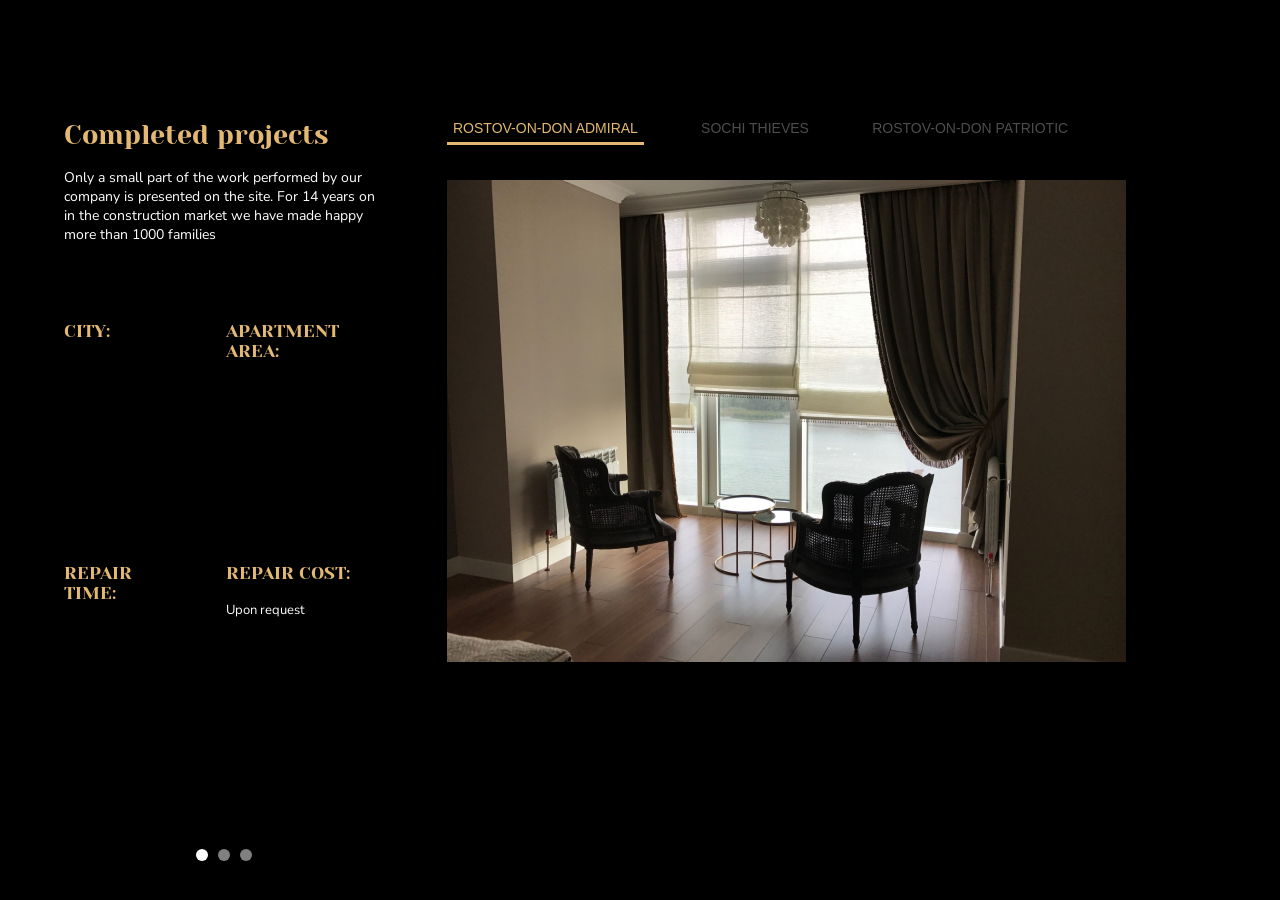
==== index.html @ f77fec30 "перенесла старые данные, подогнала под исправленную версию" ====
<!DOCTYPE html>
<html lang="en">
  <head>
    <meta charset="UTF-8" />
    <meta name="viewport" content="width=device-width, initial-scale=1.0" />
    <title>Slider</title>
    <link rel="stylesheet" href="style.css" />
  </head>
  <body>
    <div class="main">
      <div class="main__text">
        <div class="main__text_title">
          <h1>Completed projects</h1>
          <p>
            Only a small part of the work performed by our company is presented
            on the site. For 14 years on in the construction market we have made
            happy more than 1000 families
          </p>
        </div>
        <div class="main__text_specifications">
          <div class="main__text_specifications city">
            <h3>CITY:</h3>
            <!-- <p class="rostov-admiral">Rostov-on-Don</p>
          <p class="rostov-admiral">LCD admiral</p>
          <p class="sochi" style="display: none">Sochi</p>
          <p class="sochi" style="display: none">Thieves</p>
          <p class="rostov-patriotic" style="display: none">Rostov-on-Don</p>
          <p class="rostov-patriotic" style="display: none">Patriotic</p> -->
          </div>
          <div class="main__text_specifications apartment">
            <h3>APARTMENT AREA:</h3>
            <!-- <p class="rostov-admiral">81 m<sup>2</sup></p>
          <p class="sochi" style="display: none">105 m<sup>2</sup></p>
          <p class="rostov-patriotic" style="display: none">93 m<sup>2</sup></p> -->
          </div>
          <div class="main__text_specifications repair-time">
            <h3>REPAIR TIME:</h3>
            <!-- <p class="rostov-admiral">3.5 months</p>
          <p class="sochi" style="display: none">3 months</p>
          <p class="rostov-patriotic" style="display: none">4 months</p> -->
          </div>
          <div>
            <h3>REPAIR COST:</h3>
            <p>Upon request</p>
          </div>
        </div>

        <div></div>
      </div>
      <div class="main__images">
        <div class="main__images_links">
          <ul>
            <li>
              <button class="main__images_link active" id="link-1">
                ROSTOV-ON-DON ADMIRAL
              </button>
            </li>
            <li><button class="main__images_link" id="link-2">SOCHI THIEVES</button></li>
            <li>
              <button class="main__images_link" id="link-3">ROSTOV-ON-DON PATRIOTIC</button>
            </li>
          </ul>
        </div>

        <!-- <div class="images">
        <img id="image" src="images/Rostov-on-don admiral.jpg" alt="Фото квартиры в Ростове-на-Дону, Адмирал">
    </div> -->

        <div class="main__images_slider">
          <div class="slider__image">
            <div class="slider__arrows">
              <div class="slider__arrow left">&#9668;</div>
              <div class="slider__arrow right">&#9658;</div>
            </div>
          </div>
        </div>
      </div>
    </div>

    <script src="script-2.js"></script>
  </body>
</html>
---- style.css ----
@import url("https://fonts.googleapis.com/css2?family=Nunito+Sans:ital,opsz,wght@0,6..12,200..1000;1,6..12,200..1000&family=Yeseva+One&display=swap");

html {
  max-width: 1440px;
  margin: 0 auto;
  /* box-sizing: content-box; */
  /* background-image: ; */
}

h1,
h3 {
  font-family: "Yeseva One";
  color: #e3b873;
  font-weight: 400;
}

h1 {
  font-size: 27px;
  margin-top: 0;
}

h3 {
  font-size: 18px;
}

body {
  /* box-sizing: border-box; */
  font-family: "Nunito Sans";
  font-size: 14px;
  background-color: black;
  color: white;
  max-width: 90vw;
  max-height: 80vh;
  margin: 5vh auto 0;
}

.main {
  display: grid;
  grid-template-columns: 25vw auto;
  grid-template-rows: 4vh auto auto;
  row-gap: 3vw;
  column-gap: 7vh;
}

.main__text {
  grid-column: 1;
  grid-row: 2;
  display: flex;
  flex-direction: column;
  justify-content: flex-start;
  gap: 5vh;
}

.main__text_title {
}

.main__text_specifications {
  display: grid;
  grid-template-columns: 1fr 1fr;
  grid-template-rows: 1fr 1fr;
  gap: inherit;
}

.main__text_specifications p {
  font-size: 13px;
  margin: 0;
  padding: 0;
}

.main__images {
  grid-column: 2;
  grid-row: 2 / 4;
  align-self: start;
  display: flex;
  flex-direction: column;
  gap: 35px;
}

.main__images_links {
  grid-column: 2;
  grid-row: 1;
}
.main__images_links ul {
  display: inline-flex;
  list-style: none;
  padding: 0;
  gap: 4vw;
  margin: 0;
}

.main__images_link.active {
  color: #e3b873;
  border-bottom: 3px #e3b873 solid;
}

.main__images_link {
  color: rgba(255, 255, 255, 0.3);
  border: none;
  background: none;
  font-size: 14px;
  cursor: pointer;
  padding-bottom: 6px;
}

.main__images_slider {
  grid-area: slider;
  margin: 0;
  padding: 0;
  display: flex;
  align-items: center;
  flex-direction: column;
  position: relative;
  width: 100%;
  height: 53vw;
  max-height: 731px;
}

.slider__image {
  margin: 0;
  padding: 0;
  width: 100%;
  height: 100%;
}

.slider__image .image {
  position: absolute;
  width: 100%;
  height: 100%;
  background-repeat: no-repeat;
  /* max-height: 702px; */
  object-fit: cover;
  /* background-size: cover; */
  left: 0;
  top: 0;
  opacity: 0;
  transition: opacity 800ms ease;
}

.slider__image .image.active {
  opacity: 1;
}

.slider__points {
  display: flex;
  justify-content: center;
  gap: 10px;
  margin-top: 17px;
}

.slider__points_item {
  position: relative;
  display: flex;
  width: 12px;
  height: 12px;
  background-color: gray;
  border-radius: 50%;
  cursor: pointer;
  z-index: 2;

}

.slider__points_item.active {
  background-color: white;
}

.slider__arrows {
  position: absolute;
  top: 0;
  left: 0;
  width: 100%;
  height: 100%;
  color: #fff;
}

.slider__arrow {
  position: absolute;
  width: 5%;
  height: 100%;
  font-size: 20px;
  text-align: center;
  cursor: pointer;
  opacity: 0;
  background: rgba(gray, 0.2);
  transition: opacity 0.4s ease;
  display: flex;
  align-items: center;
  justify-content: center;
  &:hover {
    opacity: 1;
  }
  &.left {
    left: 0;
  }
  &.right {
    right: 0;
  }
}

/* @media screen and (orientation: portrait) {
  body {
    display: grid;
    margin: 1vh 5vw;
    grid-template-columns: 90vw;
    grid-template-rows: auto auto auto;
  }

  .links {
    grid-row: 1;
    grid-column: 1;
  }

  .images {
    grid-row: 2;
    grid-column: 1;
  }

  .main {
    grid-row: 4;
    grid-column: 1;
    gap: 10px;
  }

  .arrows {
    display: flex;
    justify-content: center;
  }
}*/

/*@media (max-width: 479px) {
  body {
    gap: 20px;
  }

  h1 {
    font-size: 24px;
  }

  h3 {
    font-size: 14px;
  }

  .main p,
  .link {
    font-size: 12px;
  }
}*/

/*@media screen and (orientation: landscape) and (max-width: 1025px) {
  body {
    grid-template-rows: 3em 1fr;
    row-gap: 1vh;
  }

  .arrows {
    grid-column: 1;
    grid-row: 2;
  }

  .images {
    grid-row: 2;
  }

  .main {
    grid-row: 2;
    row-gap: 1vh;
  }

  h1 {
    font-size: 24px;
  }

  h3 {
    font-size: 14px;
  }

  .main p,
  .link {
    font-size: 12px;
  }
}*/
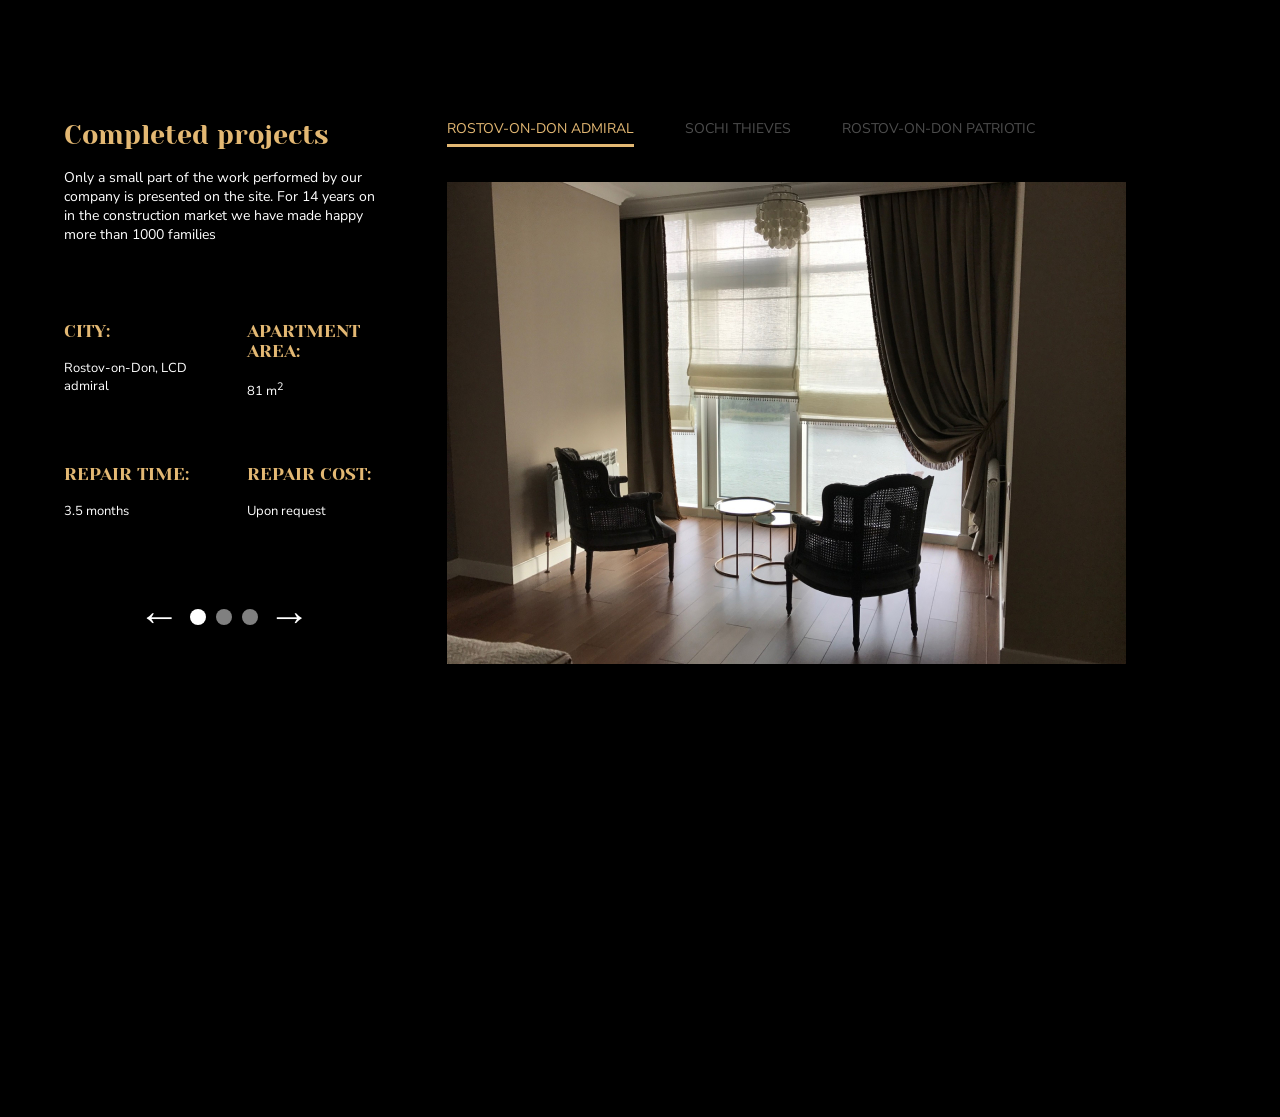
==== commit 0ada9930: "исправила файл js, удалила лишние файлы" ====
--- a/index.html
+++ b/index.html
@@ -18,65 +18,35 @@
           </p>
         </div>
         <div class="main__text_specifications">
-          <div class="main__text_specifications city">
+          <div class="text__specifications city">
             <h3>CITY:</h3>
-            <!-- <p class="rostov-admiral">Rostov-on-Don</p>
-          <p class="rostov-admiral">LCD admiral</p>
-          <p class="sochi" style="display: none">Sochi</p>
-          <p class="sochi" style="display: none">Thieves</p>
-          <p class="rostov-patriotic" style="display: none">Rostov-on-Don</p>
-          <p class="rostov-patriotic" style="display: none">Patriotic</p> -->
           </div>
-          <div class="main__text_specifications apartment">
+          <div class="text__specifications area">
             <h3>APARTMENT AREA:</h3>
-            <!-- <p class="rostov-admiral">81 m<sup>2</sup></p>
-          <p class="sochi" style="display: none">105 m<sup>2</sup></p>
-          <p class="rostov-patriotic" style="display: none">93 m<sup>2</sup></p> -->
           </div>
-          <div class="main__text_specifications repair-time">
+          <div class="text__specifications time">
             <h3>REPAIR TIME:</h3>
-            <!-- <p class="rostov-admiral">3.5 months</p>
-          <p class="sochi" style="display: none">3 months</p>
-          <p class="rostov-patriotic" style="display: none">4 months</p> -->
           </div>
           <div>
             <h3>REPAIR COST:</h3>
             <p>Upon request</p>
           </div>
         </div>
-
-        <div></div>
+        <div class="slider__navigation">
+              <div class="slider__arrow left">&#8592;</div>
+              <div class="slider__points"></div>
+              <div class="slider__arrow right">&#8594;</div>
+            </div>
       </div>
       <div class="main__images">
-        <div class="main__images_links">
-          <ul>
-            <li>
-              <button class="main__images_link active" id="link-1">
-                ROSTOV-ON-DON ADMIRAL
-              </button>
-            </li>
-            <li><button class="main__images_link" id="link-2">SOCHI THIEVES</button></li>
-            <li>
-              <button class="main__images_link" id="link-3">ROSTOV-ON-DON PATRIOTIC</button>
-            </li>
-          </ul>
-        </div>
+        <ul class="main__images_links"></ul>
+        <div class="main__images_slider">
+           <div class="slider__image"></div>
 
-        <!-- <div class="images">
-        <img id="image" src="images/Rostov-on-don admiral.jpg" alt="Фото квартиры в Ростове-на-Дону, Адмирал">
-    </div> -->
-
-        <div class="main__images_slider">
-          <div class="slider__image">
-            <div class="slider__arrows">
-              <div class="slider__arrow left">&#9668;</div>
-              <div class="slider__arrow right">&#9658;</div>
-            </div>
-          </div>
         </div>
       </div>
     </div>
 
-    <script src="script-2.js"></script>
+    <script src="script.js"></script>
   </body>
 </html>
--- a/style.css
+++ b/style.css
@@ -3,8 +3,6 @@
 html {
   max-width: 1440px;
   margin: 0 auto;
-  /* box-sizing: content-box; */
-  /* background-image: ; */
 }
 
 h1,
@@ -24,7 +22,6 @@
 }
 
 body {
-  /* box-sizing: border-box; */
   font-family: "Nunito Sans";
   font-size: 14px;
   background-color: black;
@@ -51,9 +48,6 @@
   gap: 5vh;
 }
 
-.main__text_title {
-}
-
 .main__text_specifications {
   display: grid;
   grid-template-columns: 1fr 1fr;
@@ -61,6 +55,11 @@
   gap: inherit;
 }
 
+.text__specifications {
+  display: flex;
+  flex-direction: column;
+}
+
 .main__text_specifications p {
   font-size: 13px;
   margin: 0;
@@ -79,13 +78,11 @@
 .main__images_links {
   grid-column: 2;
   grid-row: 1;
-}
-.main__images_links ul {
   display: inline-flex;
   list-style: none;
   padding: 0;
+  margin: 0;
   gap: 4vw;
-  margin: 0;
 }
 
 .main__images_link.active {
@@ -95,9 +92,6 @@
 
 .main__images_link {
   color: rgba(255, 255, 255, 0.3);
-  border: none;
-  background: none;
-  font-size: 14px;
   cursor: pointer;
   padding-bottom: 6px;
 }
@@ -111,13 +105,12 @@
   flex-direction: column;
   position: relative;
   width: 100%;
-  height: 53vw;
-  max-height: 731px;
+  height:73vw;
+  max-height: 73vw;
 }
 
 .slider__image {
-  margin: 0;
-  padding: 0;
+  position: relative;
   width: 100%;
   height: 100%;
 }
@@ -127,9 +120,7 @@
   width: 100%;
   height: 100%;
   background-repeat: no-repeat;
-  /* max-height: 702px; */
   object-fit: cover;
-  /* background-size: cover; */
   left: 0;
   top: 0;
   opacity: 0;
@@ -140,61 +131,56 @@
   opacity: 1;
 }
 
+.slider__navigation {
+  display: flex;
+  width: 100%;
+  color: #fff;
+  gap: 10px;
+  justify-content: center;
+}
+
+.slider__arrow {
+  font-size: 42px;
+  text-align: center;
+  cursor: pointer;
+  z-index: 2;
+}
+
 .slider__points {
   display: flex;
   justify-content: center;
   gap: 10px;
-  margin-top: 17px;
+  margin-top: 21px;
 }
 
 .slider__points_item {
   position: relative;
   display: flex;
-  width: 12px;
-  height: 12px;
+  width: 16px;
+  height: 16px;
   background-color: gray;
   border-radius: 50%;
   cursor: pointer;
   z-index: 2;
-
 }
 
 .slider__points_item.active {
   background-color: white;
 }
 
-.slider__arrows {
-  position: absolute;
-  top: 0;
-  left: 0;
-  width: 100%;
-  height: 100%;
-  color: #fff;
-}
-
-.slider__arrow {
-  position: absolute;
-  width: 5%;
-  height: 100%;
-  font-size: 20px;
-  text-align: center;
-  cursor: pointer;
-  opacity: 0;
-  background: rgba(gray, 0.2);
-  transition: opacity 0.4s ease;
-  display: flex;
-  align-items: center;
-  justify-content: center;
-  &:hover {
-    opacity: 1;
-  }
-  &.left {
-    left: 0;
-  }
-  &.right {
-    right: 0;
-  }
-}
+.city-item,
+.area-item,
+.time-item {
+  display: none;
+}
+
+.city-item.active,
+.area-item.active,
+.time-item.active {
+  display: block;
+}
+
+
 
 /* @media screen and (orientation: portrait) {
   body {
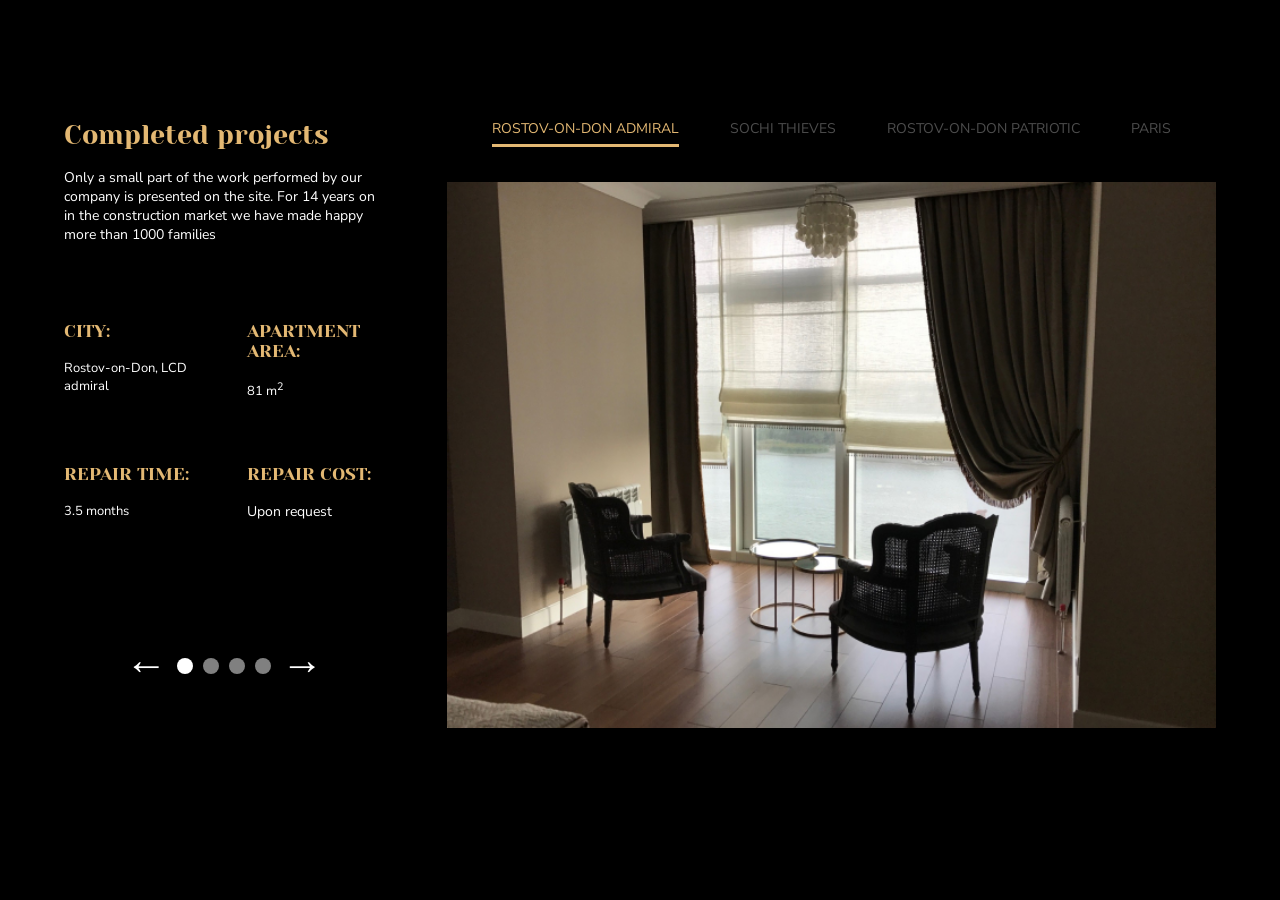
==== commit 261d6e57: "добавила @media для portrait" ====
--- a/index.html
+++ b/index.html
@@ -32,17 +32,16 @@
             <p>Upon request</p>
           </div>
         </div>
-        <div class="slider__navigation">
-              <div class="slider__arrow left">&#8592;</div>
-              <div class="slider__points"></div>
-              <div class="slider__arrow right">&#8594;</div>
-            </div>
+      </div>
+      <div class="main__navigation">
+        <div class="navigation__arrow left">&#8592;</div>
+        <div class="navigation__points"></div>
+        <div class="navigation__arrow right">&#8594;</div>
       </div>
       <div class="main__images">
         <ul class="main__images_links"></ul>
         <div class="main__images_slider">
-           <div class="slider__image"></div>
-
+          <div class="slider__image"></div>
         </div>
       </div>
     </div>
--- a/style.css
+++ b/style.css
@@ -60,7 +60,7 @@
   flex-direction: column;
 }
 
-.main__text_specifications p {
+.text__specifications p {
   font-size: 13px;
   margin: 0;
   padding: 0;
@@ -79,6 +79,7 @@
   grid-column: 2;
   grid-row: 1;
   display: inline-flex;
+  justify-content: center;
   list-style: none;
   padding: 0;
   margin: 0;
@@ -97,7 +98,6 @@
 }
 
 .main__images_slider {
-  grid-area: slider;
   margin: 0;
   padding: 0;
   display: flex;
@@ -105,8 +105,8 @@
   flex-direction: column;
   position: relative;
   width: 100%;
-  height:73vw;
-  max-height: 73vw;
+  height: 65vw;
+  max-height: 63vh;
 }
 
 .slider__image {
@@ -119,6 +119,7 @@
   position: absolute;
   width: 100%;
   height: 100%;
+  background-size: contain;
   background-repeat: no-repeat;
   object-fit: cover;
   left: 0;
@@ -131,7 +132,9 @@
   opacity: 1;
 }
 
-.slider__navigation {
+.main__navigation {
+  grid-column: 1;
+  grid-row: 3;
   display: flex;
   width: 100%;
   color: #fff;
@@ -139,21 +142,21 @@
   justify-content: center;
 }
 
-.slider__arrow {
+.navigation__arrow {
   font-size: 42px;
   text-align: center;
   cursor: pointer;
   z-index: 2;
 }
 
-.slider__points {
+.navigation__points {
   display: flex;
   justify-content: center;
   gap: 10px;
   margin-top: 21px;
 }
 
-.slider__points_item {
+.navigation__points_item {
   position: relative;
   display: flex;
   width: 16px;
@@ -164,7 +167,7 @@
   z-index: 2;
 }
 
-.slider__points_item.active {
+.navigation__points_item.active {
   background-color: white;
 }
 
@@ -180,37 +183,61 @@
   display: block;
 }
 
-
-
-/* @media screen and (orientation: portrait) {
+@media (orientation: portrait) {
   body {
+    margin: 4vh auto;
+  }
+
+  .main {
     display: grid;
-    margin: 1vh 5vw;
     grid-template-columns: 90vw;
     grid-template-rows: auto auto auto;
   }
 
-  .links {
+  h1 {
+    /* font-size: 26px; */
+    margin: 9px auto;
+  }
+
+  h3 {
+    /* font-size: 16px; */
+    margin-top: 5px;
+    margin-bottom: 5px;
+  }
+
+  .main__images {
     grid-row: 1;
     grid-column: 1;
-  }
-
-  .images {
-    grid-row: 2;
-    grid-column: 1;
-  }
-
-  .main {
+    gap: 10px;
+  }
+
+  .main__navigation {
+    grid-row: 3;
+    grid-column: 1;
+  }
+
+  .main__text {
     grid-row: 4;
     grid-column: 1;
-    gap: 10px;
-  }
-
-  .arrows {
-    display: flex;
-    justify-content: center;
-  }
-}*/
+    gap: 7px;
+    & p {
+      margin: 0;
+    }
+  }
+}
+/*
+  .navigation__points {
+    margin-top: 15px;
+  }
+
+  .navigation__points_item {
+    width: 12px;
+    height: 12px;
+  }
+
+  .navigation__arrow {
+    font-size: 30px;
+  } */
 
 /*@media (max-width: 479px) {
   body {
@@ -264,3 +291,5 @@
     font-size: 12px;
   }
 }*/
+
+
